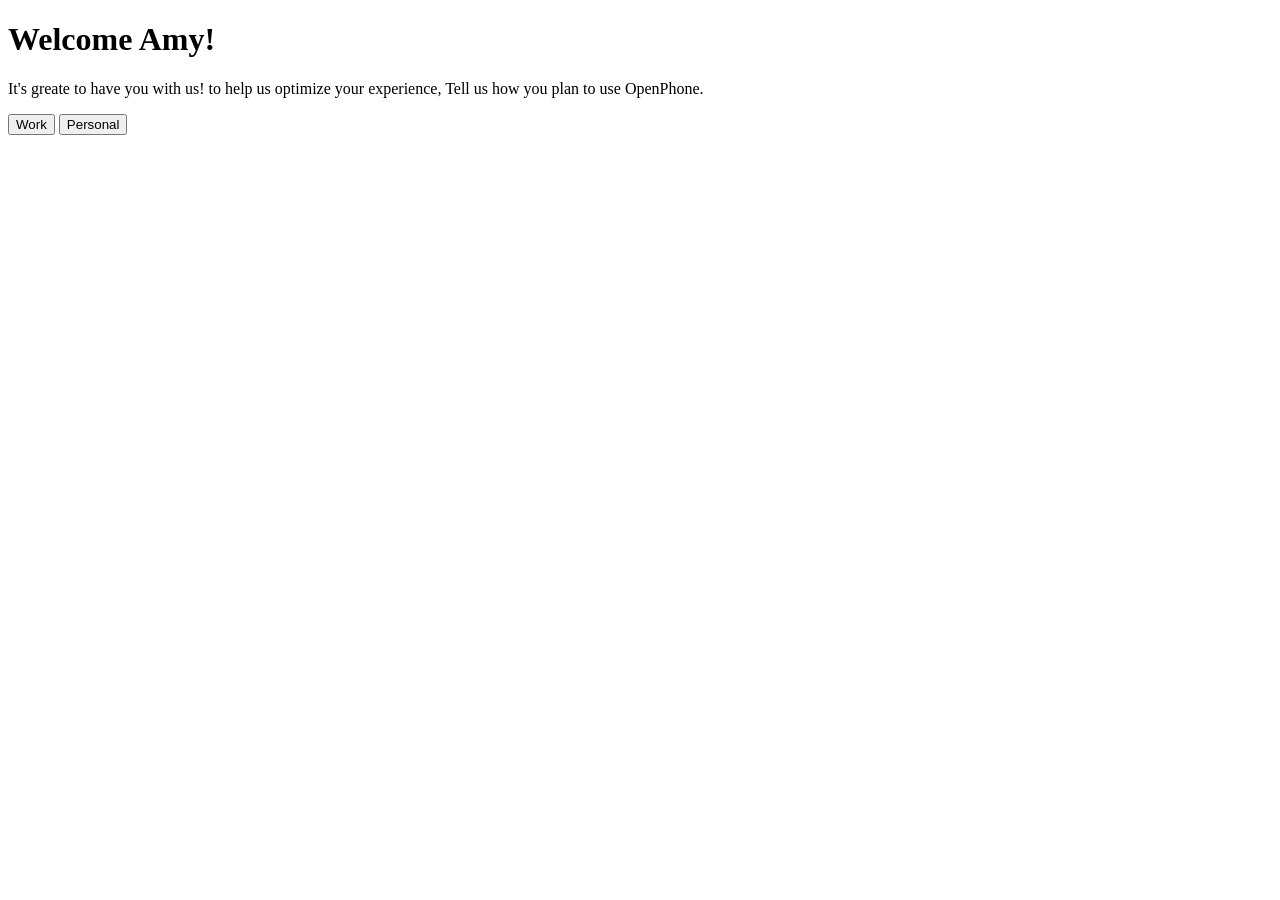
==== Card2.html @ 166e88d9 "added card2" ====
<!DOCTYPE html>
<html lang="en">
<head>
    <meta charset="UTF-8">
    <meta name="viewport" content="width=device-width, initial-scale=1.0">
    <title>Document</title>
</head>
<body>
    <div class="card">
        <div class="text_content">
            <h1>Welcome Amy!</h1>
            <p>It's greate to have you with us! to help us optimize your experience, Tell us how you plan to use OpenPhone.</p>
        </div>
        <button class="Work-btn">Work</button>  
        <button class="Personal-btn">Personal</button>
    </div>
</body>
</html>
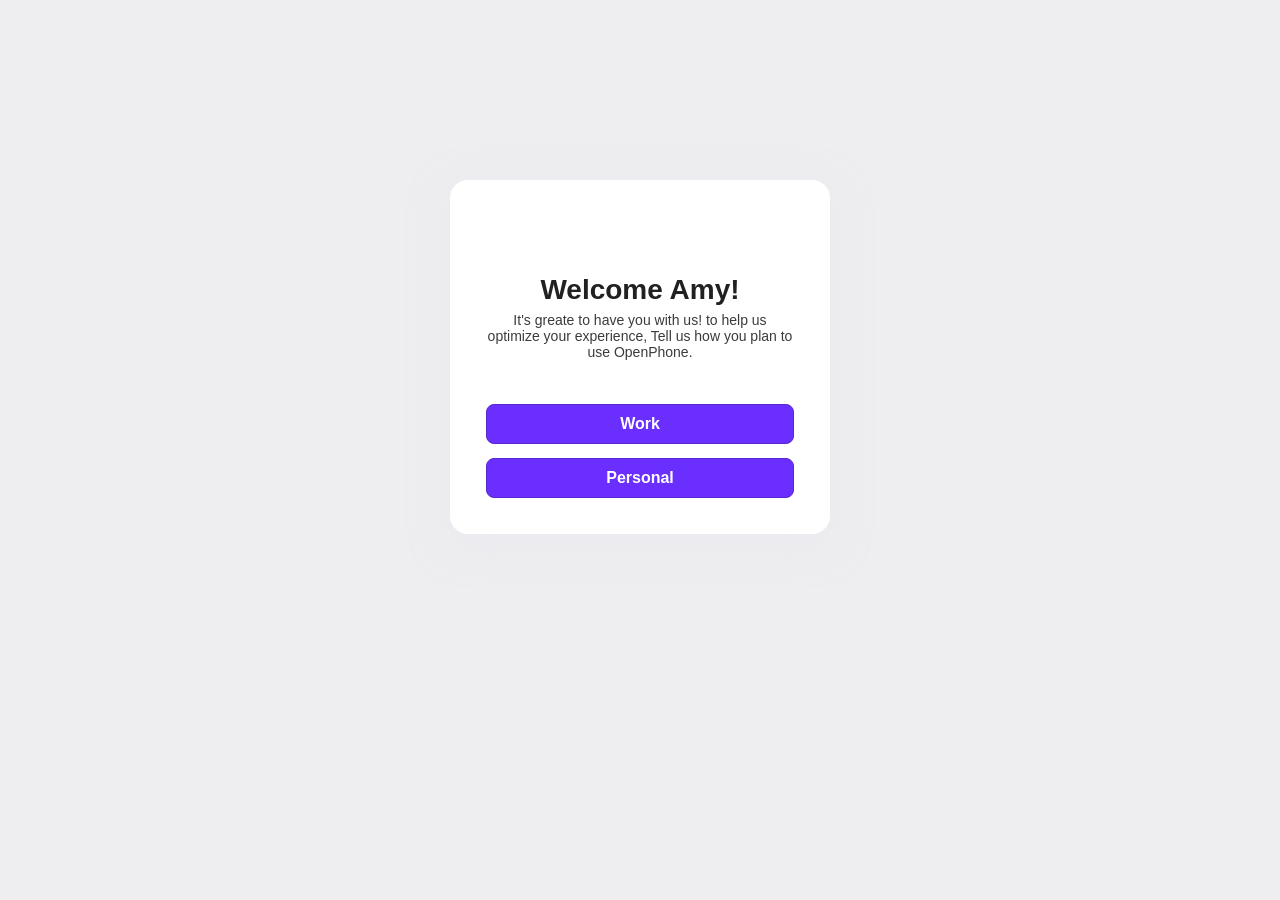
==== commit 2f79a114: "commit in card2 branch" ====
--- a/Card2.html
+++ b/Card2.html
@@ -4,6 +4,7 @@
     <meta charset="UTF-8">
     <meta name="viewport" content="width=device-width, initial-scale=1.0">
     <title>Document</title>
+    <link rel="stylesheet" href="CSS/Card2.css">
 </head>
 <body>
     <div class="card">
--- a/CSS/Card2.css
+++ b/CSS/Card2.css
@@ -0,0 +1,76 @@
+*{
+    padding: 0;
+    margin: 0;
+    box-sizing: border-box;
+}
+
+html,body
+{
+    width: 100%;
+    font-family: 'Poppins', sans-serif;
+}
+
+body{
+    background-color:#EEEDF0;
+}
+
+button,
+input,
+textarea,
+select {
+  font-family: inherit;
+}
+
+.card{
+    margin:180px auto;
+    width:380px;
+    background-color:#fff;
+    text-align: center;
+    padding:64px 36px 36px 36px;
+    border-radius: 18px;
+    box-shadow: 0 10px 32px 6px rgba(236, 234, 239, 0.5);
+}
+
+.card .text_content{
+    margin: 30px auto;
+}
+
+.card .text_content h1{
+ color:#212121;
+ font-size: 28px;
+ font-weight:600;
+}
+
+.card .text_content p{
+    font-size: 14px;
+    color:#3b3b3b;
+    padding-top:6px;
+}
+
+.Work-btn{
+    margin-top: 14px;
+    width:100%;
+    padding: 10px;
+    background-color: #6A2FFE;
+    color:#fff;
+    font-size: 16px;
+    border-radius: 8px;
+    font-weight:600;
+    border:none;
+    cursor: pointer;
+    border: 1.5px solid #5728cd;
+}
+
+.Personal-btn{
+    margin-top: 14px;
+    width:100%;
+    padding: 10px;
+    background-color: #6A2FFE;
+    color:#fff;
+    font-size: 16px;
+    border-radius: 8px;
+    font-weight:600;
+    border:none;
+    cursor: pointer;
+    border: 1.5px solid #5728cd;
+}
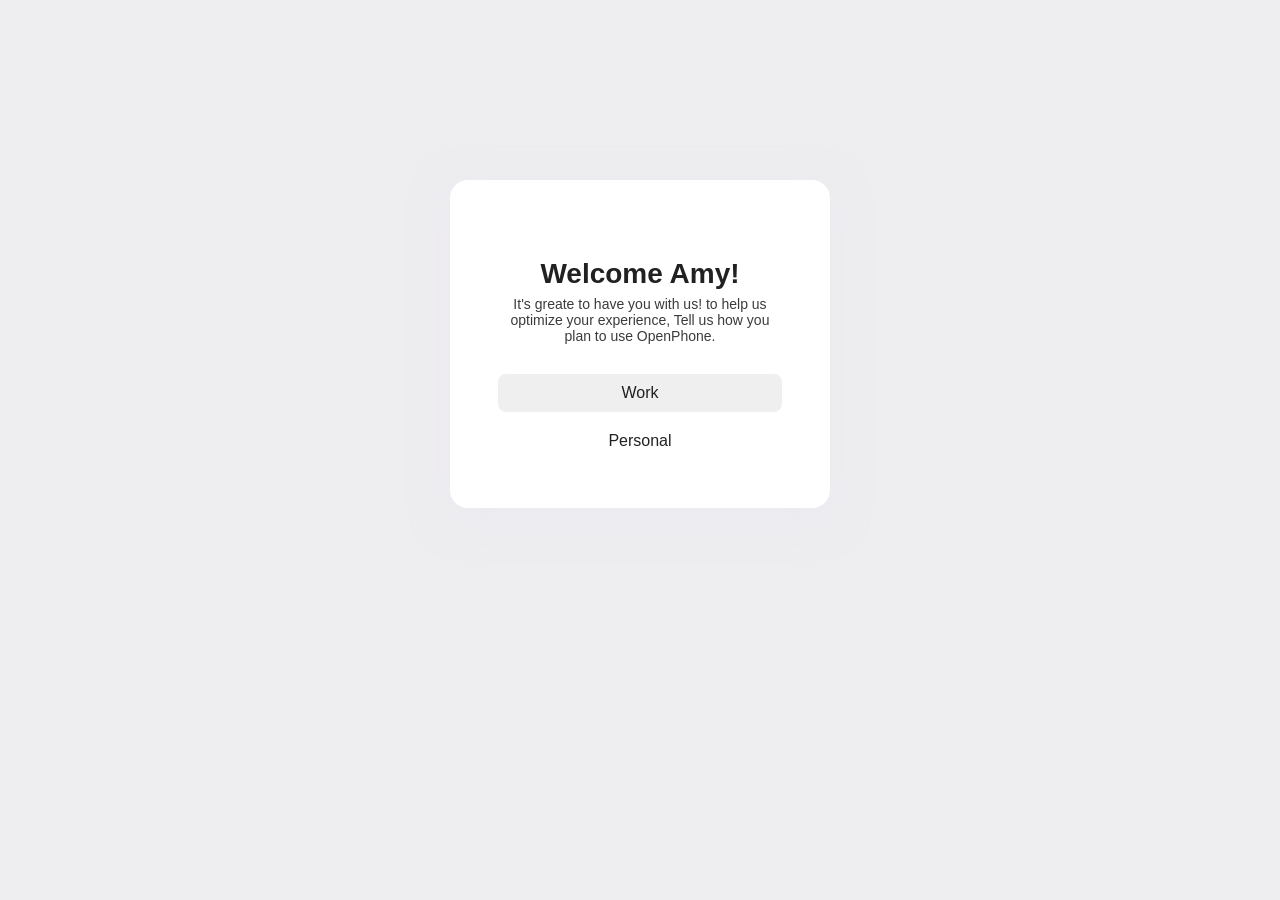
==== commit 4511430e: "button css" ====
--- a/Card2.html
+++ b/Card2.html
@@ -12,8 +12,12 @@
             <h1>Welcome Amy!</h1>
             <p>It's greate to have you with us! to help us optimize your experience, Tell us how you plan to use OpenPhone.</p>
         </div>
-        <button class="Work-btn">Work</button>  
-        <button class="Personal-btn">Personal</button>
+        <button class="Work-btn">
+            Work
+        </button>  
+        <button class="Personal-btn">
+            Personal
+        </button>
     </div>
 </body>
 </html>
--- a/CSS/Card2.css
+++ b/CSS/Card2.css
@@ -26,7 +26,7 @@
     width:380px;
     background-color:#fff;
     text-align: center;
-    padding:64px 36px 36px 36px;
+    padding:48px;
     border-radius: 18px;
     box-shadow: 0 10px 32px 6px rgba(236, 234, 239, 0.5);
 }
@@ -48,29 +48,26 @@
 }
 
 .Work-btn{
-    margin-top: 14px;
     width:100%;
     padding: 10px;
-    background-color: #6A2FFE;
-    color:#fff;
+    background-color: F3F3F5;
+    color:#212121;
     font-size: 16px;
     border-radius: 8px;
-    font-weight:600;
+    font-weight:500;
     border:none;
     cursor: pointer;
-    border: 1.5px solid #5728cd;
 }
 
 .Personal-btn{
-    margin-top: 14px;
+    margin-top: 10px;
     width:100%;
     padding: 10px;
-    background-color: #6A2FFE;
-    color:#fff;
+    color:#212121;
     font-size: 16px;
     border-radius: 8px;
-    font-weight:600;
+    font-weight:400;
     border:none;
     cursor: pointer;
-    border: 1.5px solid #5728cd;
+    background-color: transparent;
 }
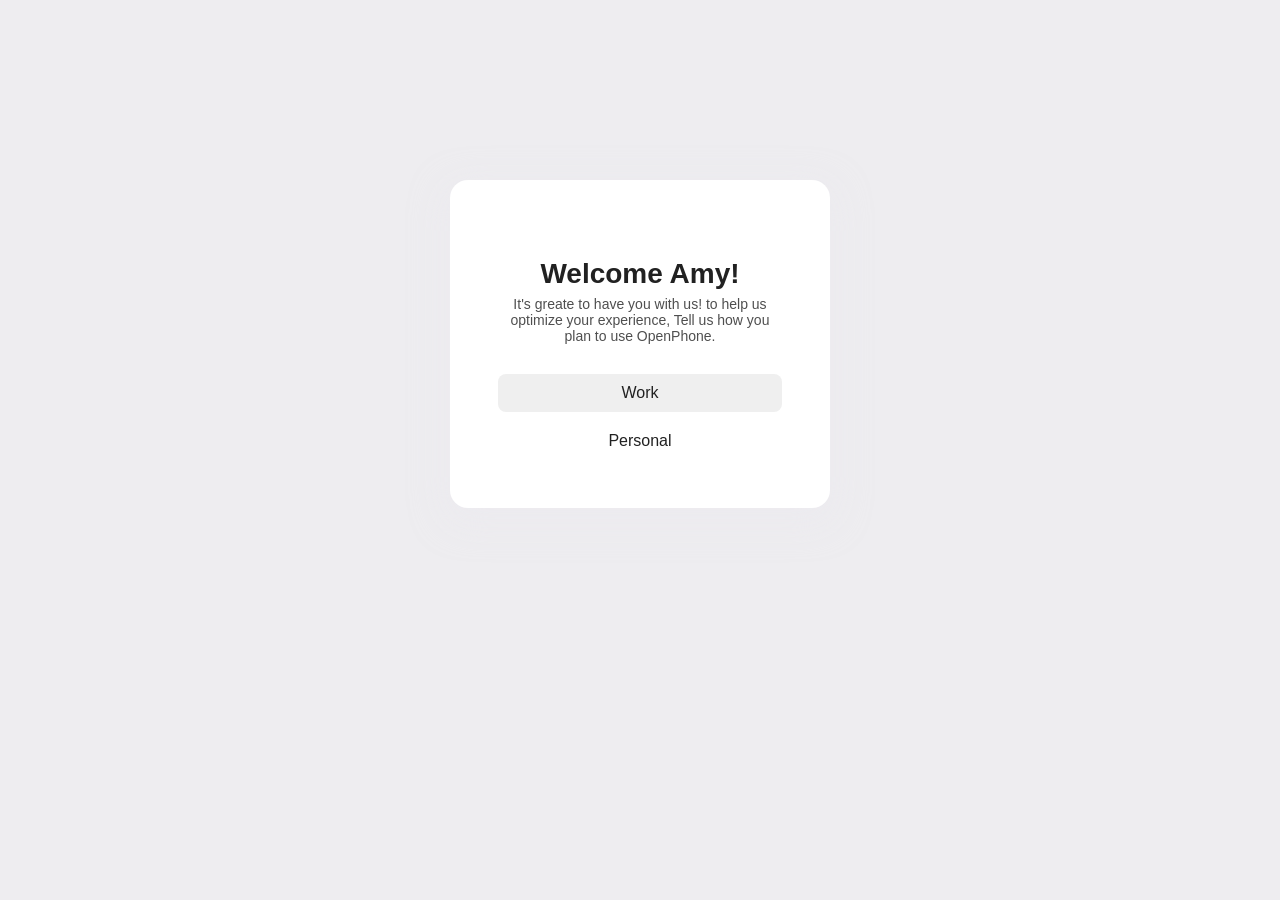
==== commit f2e19758: "late commit" ====
--- a/Card2.html
+++ b/Card2.html
@@ -13,11 +13,10 @@
             <p>It's greate to have you with us! to help us optimize your experience, Tell us how you plan to use OpenPhone.</p>
         </div>
         <button class="Work-btn">
-            Work
+            <p>Work</p>
         </button>  
         <button class="Personal-btn">
-            Personal
+            <p>Personal</p>
         </button>
-    </div>
 </body>
 </html>
--- a/CSS/Card2.css
+++ b/CSS/Card2.css
@@ -43,7 +43,7 @@
 
 .card .text_content p{
     font-size: 14px;
-    color:#3b3b3b;
+    color: #4F4F4F;
     padding-top:6px;
 }
 
@@ -62,8 +62,8 @@
 .Personal-btn{
     margin-top: 10px;
     width:100%;
-    padding: 10px;
-    color:#212121;
+    padding:10px;
+    color: #212121;
     font-size: 16px;
     border-radius: 8px;
     font-weight:400;
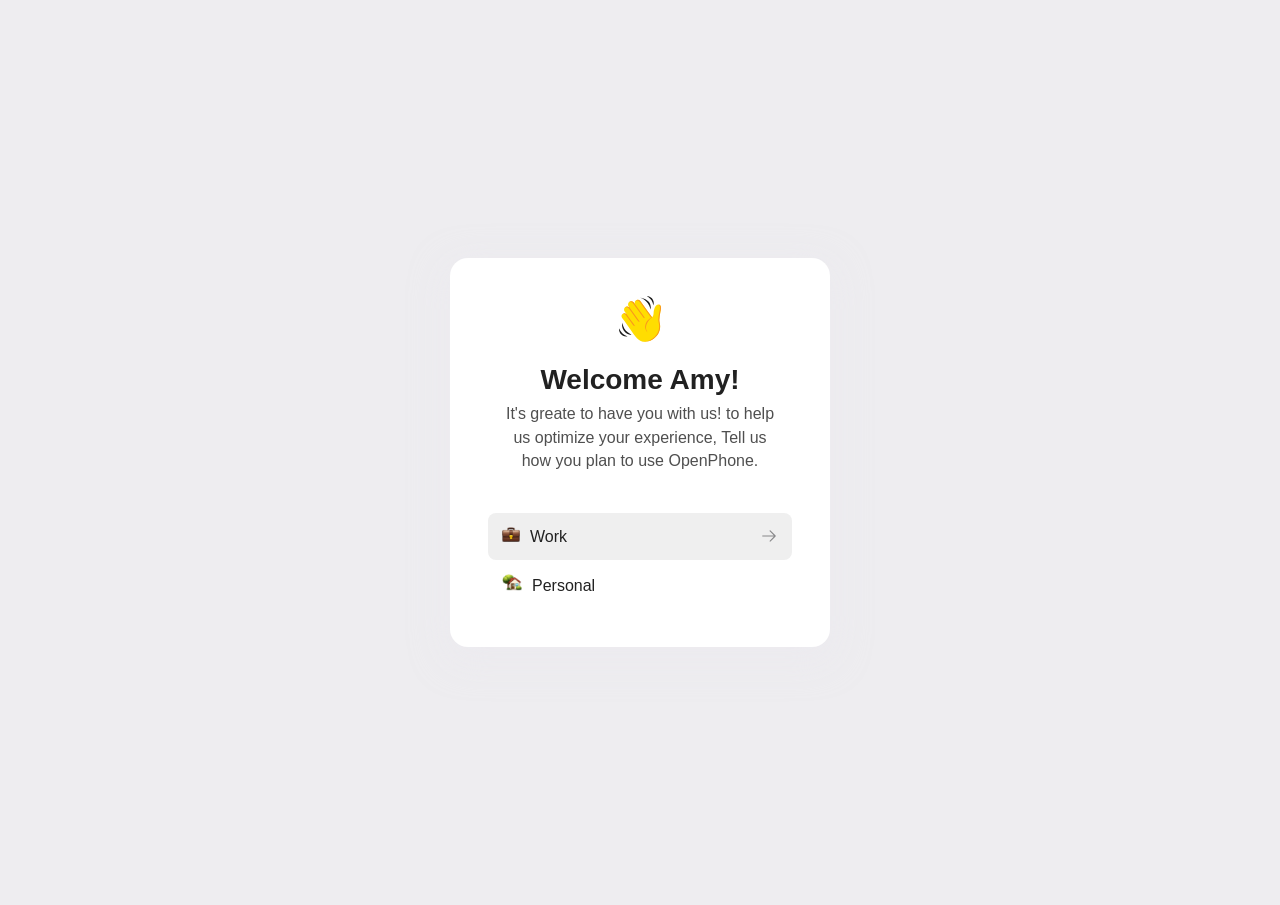
==== commit c99d1074: "card 2 UI" ====
--- a/Card2.html
+++ b/Card2.html
@@ -8,15 +8,17 @@
 </head>
 <body>
     <div class="card">
+        <img src="/Image/hard_wave.svg" alt="hand wave">
         <div class="text_content">
             <h1>Welcome Amy!</h1>
             <p>It's greate to have you with us! to help us optimize your experience, Tell us how you plan to use OpenPhone.</p>
         </div>
         <button class="Work-btn">
-            <p>Work</p>
-        </button>  
+            <p><img src="/Image/Briefcase.png" alt="briefcase" srcset=""><Span>Work</Span>
+            <img src="/Image/arrow.svg" alt="arrow" srcset="" class="arrow"></p>
+        </button> 
         <button class="Personal-btn">
-            <p>Personal</p>
+            <p><img src="/Image/House.png" alt="house" srcset=""><Span>Personal</Span></p>
         </button>
 </body>
 </html>
--- a/CSS/Card2.css
+++ b/CSS/Card2.css
@@ -22,17 +22,21 @@
 }
 
 .card{
-    margin:180px auto;
+    margin:258px auto;
     width:380px;
     background-color:#fff;
     text-align: center;
-    padding:48px;
+    padding:38px;
     border-radius: 18px;
     box-shadow: 0 10px 32px 6px rgba(236, 234, 239, 0.5);
 }
 
+.card img{
+    width:42px;
+}
+
 .card .text_content{
-    margin: 30px auto;
+    margin: 18px 10px 40px 10px;
 }
 
 .card .text_content h1{
@@ -42,14 +46,16 @@
 }
 
 .card .text_content p{
-    font-size: 14px;
+    font-size: 16px;
     color: #4F4F4F;
     padding-top:6px;
+    font-weight:500;
+    line-height: 146%;
 }
 
 .Work-btn{
     width:100%;
-    padding: 10px;
+    padding: 14px;
     background-color: F3F3F5;
     color:#212121;
     font-size: 16px;
@@ -57,12 +63,25 @@
     font-weight:500;
     border:none;
     cursor: pointer;
+    text-align: left;
+    display: inline-block;
+}
+
+.Work-btn img{
+    width: 18px;
+}
+
+.Work-btn .arrow{
+    float: right;
+}
+
+.Work-btn span{ 
+    padding-left: 10px;
 }
 
 .Personal-btn{
-    margin-top: 10px;
     width:100%;
-    padding:10px;
+    padding:14px;
     color: #212121;
     font-size: 16px;
     border-radius: 8px;
@@ -70,4 +89,13 @@
     border:none;
     cursor: pointer;
     background-color: transparent;
-}+    text-align: left;
+}
+
+.Personal-btn img{
+    width: 20px;
+}
+
+.Personal-btn span{ 
+    padding-left: 10px;
+}
